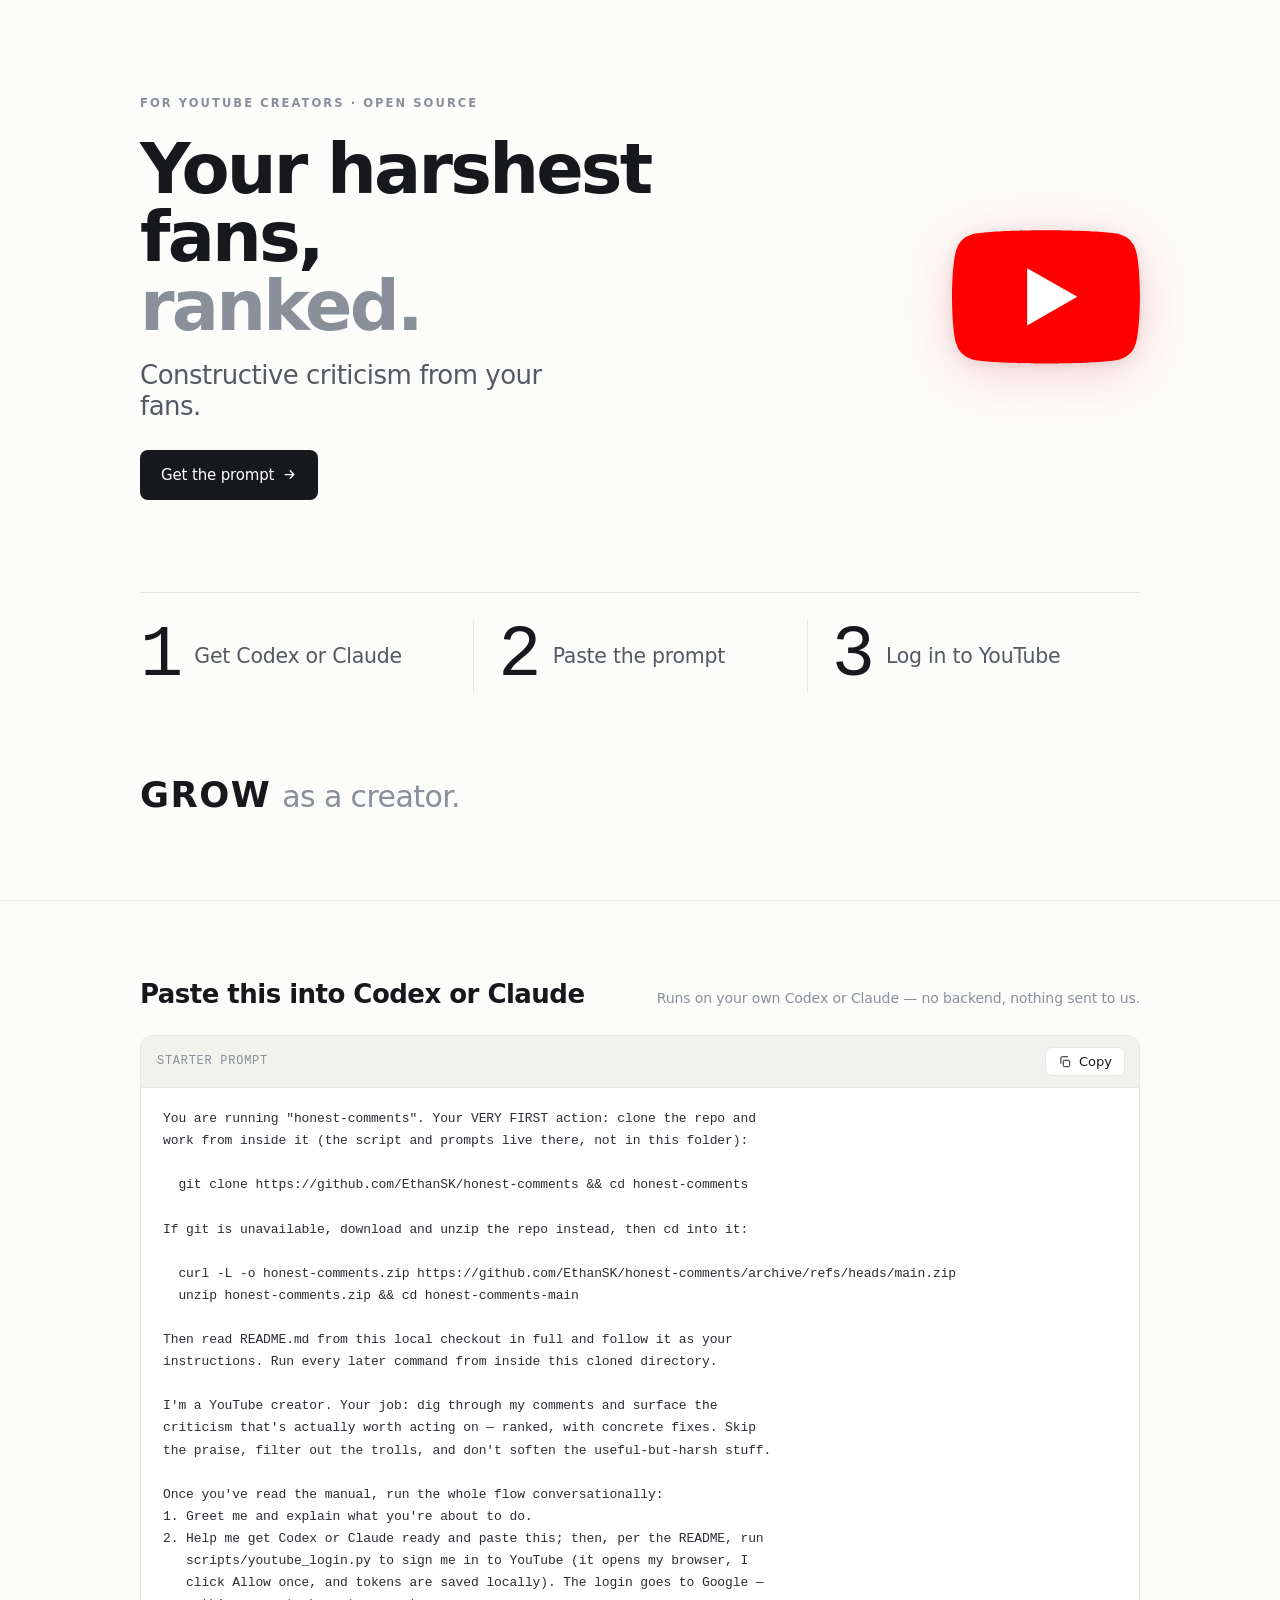
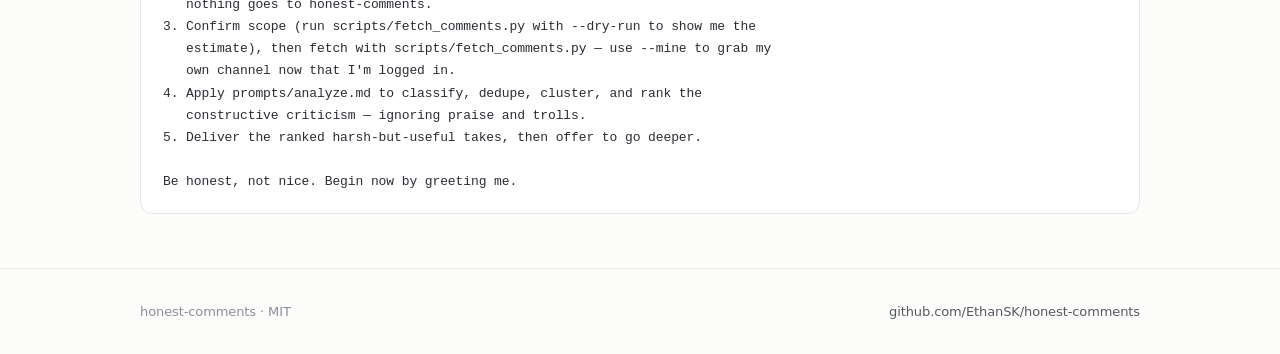
==== design-variants/v4-minimal.html @ 39950ff7 "feat: agent-driven OAuth login (replace manual API-key flow) The creator's agent now signs them into" ====
<!DOCTYPE html>
<!--
  honest-comments — landing page · variant v4 "Swiss minimal" (RADICALLY CUT)
  ======================================================================
  SINGLE self-contained file. All CSS in the <style> below, all JS inline at the
  bottom. NO external fonts, images, or CDNs — double-click opens it fully offline.

  2026-06-20 RADICAL CUT (owner: "WAY too much text — keep it a one-screen advert"):
    REMOVED entirely — the detailed 01/02/03 step section (agent cards, key
    checklist, README link, the long step paragraphs), the whole privacy /
    data-flow section (facts grid + flow line + notes), the example-output /
    ranked-digest mock (insight card + kept/skipped legend), the closing CTA
    section, the sticky nav, and the under-hero privacy spec-strip. All the CSS
    that styled those blocks was deleted too so the file stays clean.
    KEPT — hero (headline + tagline + single red YouTube ICON), the prominent
    1·2·3 with short labels, the paste-prompt block (BYTE-IDENTICAL prompt +
    working copy button), one quiet trust line, and a tiny GitHub footer.

  VISUAL DIRECTION — Swiss minimal, truly monochrome:
    - White paper + a tight neutral grey ramp. The ONE and ONLY colour on the
      whole page is YouTube red (#FF0000), used a single time on the hero play
      icon — the deliberate pop against black-and-white restraint.
    - Hairline rules (1px --line) only; almost no border-radius beyond the
      functional button + prompt box. Lots of whitespace.
    - Type is the system-ui stack; personality comes from hierarchy, tight
      display tracking, and the big mono 1·2·3 numbers. Mono only for the prompt.
    - Motion: ONE subtle fade-up reveal + the copy-button confirm. Respects
      prefers-reduced-motion.

  HONEST PRIVACY (one short line only, mirrors README, no overclaim):
    "Runs on your own Codex or Claude — no backend, nothing sent to us."
-->
<html lang="en">
<head>
  <meta charset="UTF-8" />
  <meta name="viewport" content="width=device-width, initial-scale=1.0" />
  <title>honest-comments — your harshest fans, ranked</title>
  <meta
    name="description"
    content="Constructive criticism from your fans — the genuinely useful criticism buried in your YouTube comments, ranked. Runs on your own Codex CLI or Claude Code."
  />

  <style>
    /* ===================================================================
       TOKENS — tight neutral grey ramp + exactly ONE accent (YouTube red,
       used once on the hero icon). Nothing decorative outside these.
       =================================================================== */
    :root {
      /* paper + ink */
      --paper:    #FCFCFB;   /* page background — barely-warm off-white */
      --card:     #FFFFFF;   /* raised surfaces sit a hair brighter than paper */
      --ink:      #16181C;   /* primary text, near-black (softer than pure #000) */
      --ink-2:    #555A62;   /* body / secondary text */
      --ink-3:    #8A9099;   /* captions, meta labels */
      --line:     #E7E8E4;   /* hairline rules + borders — the structural grid */
      --line-2:   #F1F1EE;   /* fainter fill for the prompt bar */

      /* type stacks — NO web fonts; system geometric sans + system mono */
      --sans: -apple-system, BlinkMacSystemFont, "Segoe UI", system-ui, Roboto,
              Helvetica, Arial, sans-serif;
      --mono: "SF Mono", ui-monospace, "JetBrains Mono", "Roboto Mono",
              Menlo, Consolas, monospace;

      /* layout rhythm */
      --maxw: 1080px;        /* outer content max-width */
      --gut:  40px;          /* horizontal gutter */
    }

    /* ===================================================================
       RESET / BASE
       =================================================================== */
    *, *::before, *::after { box-sizing: border-box; }
    html { -webkit-text-size-adjust: 100%; scroll-behavior: smooth; }
    body {
      margin: 0;
      background: var(--paper);
      color: var(--ink);
      font-family: var(--sans);
      font-size: 17px;
      line-height: 1.62;
      letter-spacing: -0.006em;            /* a hair tighter — feels engineered */
      -webkit-font-smoothing: antialiased;
      text-rendering: optimizeLegibility;
    }
    a { color: inherit; text-decoration: none; }
    h1 { margin: 0; font-weight: 580; letter-spacing: -0.02em; line-height: 1.08; }
    p { margin: 0; }
    strong { font-weight: 580; color: var(--ink); }

    /* shared container: the content column */
    .wrap {
      max-width: var(--maxw);
      margin: 0 auto;
      padding-left: var(--gut);
      padding-right: var(--gut);
    }

    /* ===================================================================
       HERO — the thesis. Headline + tagline on the LEFT, the single red
       YouTube play ICON on the RIGHT, the prominent 1·2·3 spanning beneath.
       Sized to land within ~one laptop screen.
       =================================================================== */
    .hero {
      padding-top: clamp(40px, 7vh, 88px);
      padding-bottom: clamp(36px, 6vh, 80px);
      min-height: 100vh;                  /* fill the first screen so the 1·2·3 lands above the fold */
      display: flex;
      align-items: center;                /* vertically centre the hero block */
    }
    .hero > .wrap { width: 100%; }
    /* two-part hero grid: copy LEFT, the red YouTube icon RIGHT. On narrow
       screens it collapses to one column with the icon stacked above (media query). */
    .hero__grid {
      display: grid;
      grid-template-columns: 1fr minmax(200px, 320px);
      gap: 56px;
      align-items: center;
    }
    /* the YouTube icon cell — the single splash of colour, right-aligned. */
    .hero__art {
      display: flex;
      justify-content: center;
      justify-self: end;
    }
    /* the red rounded-rect play button (icon only, no wordmark). Soft restrained
       shadow only; NO gradients or extra colour beyond brand red + white triangle. */
    .yt-mark {
      width: clamp(140px, 17vw, 188px);
      height: auto;
      display: block;
      filter: drop-shadow(0 10px 26px rgba(255, 0, 0, 0.16))    /* faint red lift, subtle */
              drop-shadow(0 2px 6px rgba(22, 24, 28, 0.10));    /* neutral grounding shadow */
    }

    /* small all-caps eyebrow — kept tiny; one quiet line of context */
    .eyebrow {
      font-size: 11.5px;
      font-weight: 580;
      letter-spacing: 0.18em;
      text-transform: uppercase;
      color: var(--ink-3);
      margin: 0 0 clamp(16px, 2.4vh, 26px);
    }

    /* headline — verbatim "Your harshest fans, ranked." */
    .hero h1 {
      font-size: clamp(40px, 6.4vw, 70px);
      line-height: 0.98;
      letter-spacing: -0.04em;
      max-width: 14ch;
    }
    .hero h1 .quiet { color: var(--ink-3); }   /* hierarchy via colour, not weight */

    /* THE tagline — verbatim "Constructive criticism from your fans." */
    .hero__tagline {
      margin-top: clamp(16px, 2.2vh, 24px);
      font-size: clamp(19px, 2.4vw, 26px);
      line-height: 1.2;
      letter-spacing: -0.02em;
      font-weight: 520;
      color: var(--ink-2);
      max-width: 26ch;
    }

    /* primary CTA — one button max. Flat, ink (not the accent). Scrolls to prompt. */
    .hero__actions { margin-top: clamp(22px, 3vh, 34px); }
    .btn {
      display: inline-flex;
      align-items: center;
      gap: 8px;
      font-family: var(--sans);
      font-size: 15px;
      font-weight: 520;
      letter-spacing: -0.01em;
      padding: 12px 20px;
      border-radius: 8px;
      border: 1px solid transparent;
      cursor: pointer;
      transition: transform 0.12s ease, background 0.15s ease;
    }
    .btn--primary { background: var(--ink); color: var(--paper); }
    .btn--primary:hover { background: #000; transform: translateY(-1px); }
    .btn svg { width: 15px; height: 15px; }

    /* ===================================================================
       THE PROMINENT 1·2·3 — big mono numbers (the visual hook) + SHORT grey
       labels, hairline-divided. Spans the whole hero width, beneath copy + icon.
       Monochrome: black numbers, grey labels.
       =================================================================== */
    .hero__steps {
      grid-column: 1 / -1;                   /* span the whole hero grid */
      margin-top: clamp(28px, 4vh, 48px);
      padding-top: clamp(20px, 3vh, 30px);
      border-top: 1px solid var(--line);
      display: grid;
      grid-template-columns: repeat(3, 1fr);
      gap: 0;
    }
    .hstep {
      display: flex;
      align-items: baseline;
      gap: 14px;
      padding: 4px 24px;
      border-left: 1px solid var(--line);
    }
    .hstep:first-child { border-left: 0; padding-left: 0; }
    .hstep__no {
      font-family: var(--mono);
      /* 2026-06-20 CHANGE 2: numbers nudged up a touch to keep proportion with
         the now-larger labels below. */
      font-size: clamp(44px, 5.8vw, 72px);
      font-weight: 500;
      line-height: 0.9;
      letter-spacing: -0.04em;
      color: var(--ink);                     /* black number (monochrome) */
      flex: none;
    }
    .hstep__label {
      /* 2026-06-20 CHANGE 2: step labels scaled up noticeably (was 13–15px) so
         they read as prominent — owner wanted the step text bigger. Slightly
         heavier weight + darker ink-2 (still monochrome grey) to match the new
         size without shouting. */
      font-size: clamp(17px, 1.6vw, 21px);
      font-weight: 520;
      line-height: 1.28;
      color: var(--ink-2);                   /* darker grey for the bigger label */
      letter-spacing: -0.012em;
      align-self: center;
    }

    /* ===================================================================
       PAYOFF — the punchy reward the 1·2·3 leads to. One short line:
       "GROW as a creator." Monochrome only (no new colour). Spans the full
       hero width beneath the steps so it reads as the advert's closing beat.
       =================================================================== */
    .hero__payoff {
      grid-column: 1 / -1;                    /* span the whole hero grid */
      margin-top: clamp(20px, 3vh, 32px);
      font-size: clamp(22px, 2.8vw, 30px);
      font-weight: 520;
      letter-spacing: -0.02em;
      line-height: 1.1;
      color: var(--ink-3);                    /* "as a creator" sits quiet grey */
    }
    /* GROW — all-caps, larger, bolder, and tracked OUT (positive tracking) so
       the one emphasized word lands as the headline of the payoff. Near-black
       ink, no colour. */
    .hero__payoff-grow {
      color: var(--ink);
      font-weight: 680;
      font-size: 1.18em;                      /* a touch larger than the rest of the line */
      letter-spacing: 0.04em;                 /* tracked out for emphasis */
      margin-right: 0.06em;
    }

    /* ===================================================================
       PROMPT — the deliverable. A precise mono panel with a working copy
       button. The page's only other "section"; everything else is the advert.
       =================================================================== */
    .prompt-section {
      padding-top: clamp(48px, 8vh, 96px);
      padding-bottom: clamp(40px, 6vh, 72px);
      border-top: 1px solid var(--line);
    }
    .prompt-section__head {
      display: flex;
      align-items: baseline;
      justify-content: space-between;
      gap: 16px;
      flex-wrap: wrap;
      margin-bottom: 20px;
    }
    .prompt-section h2 {
      margin: 0;
      font-size: clamp(20px, 2.4vw, 26px);
      font-weight: 560;
      letter-spacing: -0.02em;
    }
    /* the one short, honest trust line — sits quietly beside the prompt heading */
    .trust { font-size: 14px; color: var(--ink-3); }

    .prompt {
      border: 1px solid var(--line);
      border-radius: 12px;
      overflow: hidden;
      background: var(--card);
    }
    .prompt__bar {
      display: flex;
      align-items: center;
      justify-content: space-between;
      padding: 11px 14px 11px 16px;
      border-bottom: 1px solid var(--line);
      background: var(--line-2);
    }
    .prompt__label {
      font-family: var(--mono);
      font-size: 12px;
      letter-spacing: 0.06em;
      text-transform: uppercase;
      color: var(--ink-3);
    }
    .copy {
      display: inline-flex;
      align-items: center;
      gap: 7px;
      font-family: var(--sans);
      font-size: 13px;
      font-weight: 520;
      color: var(--ink);
      background: var(--card);
      border: 1px solid var(--line);
      border-radius: 7px;
      padding: 6px 12px;
      cursor: pointer;
      transition: border-color 0.15s ease, color 0.15s ease, background 0.15s ease;
    }
    .copy:hover { border-color: var(--ink); }
    .copy svg { width: 14px; height: 14px; }
    /* confirmed state — monochrome: just goes near-black, no colour introduced */
    .copy.is-done { color: var(--ink); border-color: var(--ink); background: var(--line-2); }
    .copy .check { display: none; }
    .copy.is-done .check { display: inline; }
    .copy.is-done .clip { display: none; }
    .copy.is-done .copy__t { font-size: 0; }          /* swap label without a 2nd node */
    .copy.is-done .copy__t::after { content: "Copied"; font-size: 13px; }

    .prompt__pre {
      margin: 0;
      padding: 20px 22px;
      overflow-x: auto;
      font-family: var(--mono);
      font-size: 13px;
      line-height: 1.7;
      color: #2A2D33;
      white-space: pre-wrap;          /* wrap long lines so the whole prompt is readable */
      word-break: break-word;
      tab-size: 2;
    }
    .prompt__pre code { background: none; border: 0; padding: 0; font-size: inherit; color: inherit; }

    /* ===================================================================
       FOOTER — tiny, just the GitHub repo link.
       =================================================================== */
    .footer {
      border-top: 1px solid var(--line);
      padding: 32px 0;
    }
    .footer__inner {
      display: flex;
      align-items: center;
      justify-content: space-between;
      flex-wrap: wrap;
      gap: 14px;
      font-size: 13px;
      color: var(--ink-3);
    }
    .footer__inner a { color: var(--ink-2); transition: color 0.15s ease; }
    .footer__inner a:hover { color: var(--ink); }

    /* ===================================================================
       MOTION — one fade-up reveal on load/scroll.
       =================================================================== */
    .reveal { opacity: 0; transform: translateY(14px); transition: opacity 0.6s ease, transform 0.6s ease; }
    .reveal.is-in { opacity: 1; transform: none; }

    /* visible keyboard focus for the quality floor */
    a:focus-visible, button:focus-visible, .btn:focus-visible {
      outline: 2px solid var(--ink);
      outline-offset: 3px;
      border-radius: 6px;
    }

    /* ===================================================================
       RESPONSIVE
       =================================================================== */
    @media (max-width: 820px) {
      :root { --gut: 24px; }
      /* hero collapses to one column; the red icon stacks ABOVE the headline
         (order:-1) so the colour still reads first. Release one-screen height. */
      .hero { min-height: 0; display: block; }
      .hero__grid { grid-template-columns: 1fr; gap: 36px; }
      .hero__art { order: -1; justify-content: flex-start; justify-self: start; }
      .yt-mark { width: clamp(124px, 32vw, 160px); }
      /* 1·2·3 stacks vertically; dividers move from left to top borders */
      .hero__steps { grid-template-columns: 1fr; }
      .hstep { padding: 14px 0; border-left: 0; border-top: 1px solid var(--line); }
      .hstep:first-child { border-top: 0; padding-top: 14px; }
      .hstep__no { font-size: clamp(34px, 11vw, 48px); }
    }
    @media (max-width: 480px) {
      body { font-size: 16px; }
      .hero { padding-top: 40px; padding-bottom: 40px; }
    }

    @media (prefers-reduced-motion: reduce) {
      .reveal { opacity: 1; transform: none; transition: none; }
      html { scroll-behavior: auto; }
      .btn { transition: none; }
    }
  </style>
</head>
<body id="top">

  <main>

    <!-- ============================================================= -->
    <!-- HERO — headline + tagline + single red YouTube icon + 1·2·3   -->
    <!-- ============================================================= -->
    <section class="hero">
      <div class="wrap">
        <div class="hero__grid">

          <!-- LEFT: headline + tagline + one CTA -->
          <div class="hero__copy">
            <!-- optional quiet eyebrow (kept minimal) -->
            <p class="eyebrow reveal">For YouTube creators · open source</p>

            <h1 class="reveal">
              Your harshest fans,<br />
              <span class="quiet">ranked.</span>
            </h1>

            <!-- THE tagline (verbatim) -->
            <p class="hero__tagline reveal">Constructive criticism from your fans.</p>

            <!-- one primary CTA max — scrolls to the prompt block -->
            <div class="hero__actions reveal">
              <a class="btn btn--primary" href="#prompt">
                Get the prompt
                <svg viewBox="0 0 24 24" fill="none" stroke="currentColor" stroke-width="2" aria-hidden="true"><path d="M5 12h14M13 6l6 6-6 6" stroke-linecap="round" stroke-linejoin="round"/></svg>
              </a>
            </div>
          </div>

          <!-- RIGHT: the ONLY colour on the page — the YouTube play-button ICON
               (icon only, no wordmark). Red rounded-rect (#FF0000 brand red) +
               centred white play triangle, inline SVG so it stays self-contained. -->
          <div class="hero__art reveal" aria-hidden="true">
            <svg class="yt-mark" viewBox="0 0 90 64" role="img" aria-label="YouTube">
              <!-- rounded-rect body in YouTube brand red -->
              <path fill="#FF0000" d="M88.12 10.03a11.3 11.3 0 0 0-7.94-7.99C73.16 0.13 45 0.13 45 0.13s-28.16 0-35.18 1.91a11.3 11.3 0 0 0-7.94 7.99C0 17.08 0 32 0 32s0 14.92 1.88 21.97a11.3 11.3 0 0 0 7.94 7.99C16.84 63.87 45 63.87 45 63.87s28.16 0 35.18-1.91a11.3 11.3 0 0 0 7.94-7.99C90 46.92 90 32 90 32s0-14.92-1.88-21.97Z"/>
              <!-- centred white play triangle -->
              <path fill="#FFFFFF" d="M36 45.7 60 32 36 18.3Z"/>
            </svg>
          </div>

          <!-- THE PROMINENT 1·2·3 — big mono numbers + short grey labels,
               hairline-divided. Spans both columns, stays above the fold.
               2026-06-20 CHANGE 1: reordered + relabelled — "Paste the prompt"
               moved to step 2; step 3 is now "Log in to YouTube" (the agent
               drives the login after you paste). Big bold numbers kept. -->
          <div class="hero__steps reveal" aria-label="Three steps overview">
            <div class="hstep">
              <span class="hstep__no" aria-hidden="true">1</span>
              <span class="hstep__label">Get Codex or Claude</span>
            </div>
            <div class="hstep">
              <span class="hstep__no" aria-hidden="true">2</span>
              <span class="hstep__label">Paste the prompt</span>
            </div>
            <div class="hstep">
              <span class="hstep__no" aria-hidden="true">3</span>
              <span class="hstep__label">Log in to YouTube</span>
            </div>
          </div>

          <!-- 2026-06-20 CHANGE 3: the payoff line — the three steps lead to →
               "GROW as a creator." GROW is all-caps + emphasized (larger,
               bolder, tracked); "as a creator" stays in the quiet grey style.
               Monochrome only — no new colour (YouTube red icon stays the
               single splash). Spans the full hero width beneath the 1·2·3. -->
          <p class="hero__payoff reveal" aria-label="Grow as a creator">
            <span class="hero__payoff-grow">GROW</span> as a creator.
          </p>

        </div>
      </div>
    </section>

    <!-- ============================================================= -->
    <!-- PROMPT — the deliverable + one quiet trust line               -->
    <!-- ============================================================= -->
    <section class="prompt-section" id="prompt">
      <div class="wrap">
        <div class="prompt-section__head">
          <h2 class="reveal">Paste this into Codex or Claude</h2>
          <!-- ONE short honest trust line (no overclaim) -->
          <p class="trust reveal">Runs on your own Codex or Claude — no backend, nothing sent to us.</p>
        </div>

        <!-- PASTE-PROMPT BLOCK — text inside <code id="promptSource"> is copied
             verbatim and MUST match site/starter.txt exactly. Note: && is escaped
             to &amp;&amp; in HTML source, but the copy JS reads .textContent, which
             the browser has already decoded back to real ampersands. -->
        <div class="prompt reveal">
          <div class="prompt__bar">
            <span class="prompt__label">Starter prompt</span>
            <button class="copy" type="button" id="copyBtn" aria-label="Copy starter prompt">
              <svg class="clip" viewBox="0 0 24 24" fill="none" stroke="currentColor" stroke-width="1.7" aria-hidden="true"><rect x="9" y="9" width="11" height="11" rx="2"/><path d="M5 15V5a2 2 0 0 1 2-2h10"/></svg>
              <svg class="check" viewBox="0 0 24 24" fill="none" stroke="currentColor" stroke-width="2" aria-hidden="true"><path d="M5 12.5 10 17l9-10" stroke-linecap="round" stroke-linejoin="round"/></svg>
              <span class="copy__t">Copy</span>
            </button>
          </div>
          <pre class="prompt__pre"><code id="promptSource">You are running "honest-comments". Your VERY FIRST action: clone the repo and
work from inside it (the script and prompts live there, not in this folder):

  git clone https://github.com/EthanSK/honest-comments &amp;&amp; cd honest-comments

If git is unavailable, download and unzip the repo instead, then cd into it:

  curl -L -o honest-comments.zip https://github.com/EthanSK/honest-comments/archive/refs/heads/main.zip
  unzip honest-comments.zip &amp;&amp; cd honest-comments-main

Then read README.md from this local checkout in full and follow it as your
instructions. Run every later command from inside this cloned directory.

I'm a YouTube creator. Your job: dig through my comments and surface the
criticism that's actually worth acting on — ranked, with concrete fixes. Skip
the praise, filter out the trolls, and don't soften the useful-but-harsh stuff.

Once you've read the manual, run the whole flow conversationally:
1. Greet me and explain what you're about to do.
2. Help me get Codex or Claude ready and paste this; then, per the README, run
   scripts/youtube_login.py to sign me in to YouTube (it opens my browser, I
   click Allow once, and tokens are saved locally). The login goes to Google —
   nothing goes to honest-comments.
3. Confirm scope (run scripts/fetch_comments.py with --dry-run to show me the
   estimate), then fetch with scripts/fetch_comments.py — use --mine to grab my
   own channel now that I'm logged in.
4. Apply prompts/analyze.md to classify, dedupe, cluster, and rank the
   constructive criticism — ignoring praise and trolls.
5. Deliver the ranked harsh-but-useful takes, then offer to go deeper.

Be honest, not nice. Begin now by greeting me.</code></pre>
        </div>
      </div>
    </section>
  </main>

  <!-- ============================================================= -->
  <!-- FOOTER — tiny GitHub repo link                                -->
  <!-- ============================================================= -->
  <footer class="footer">
    <div class="wrap footer__inner">
      <span>honest-comments · MIT</span>
      <a href="https://github.com/EthanSK/honest-comments" target="_blank" rel="noopener">github.com/EthanSK/honest-comments</a>
    </div>
  </footer>

  <!-- ============================================================= -->
  <!-- JS — copy button + scroll reveal. Inline, no dependencies.    -->
  <!-- ============================================================= -->
  <script>
    // ---- COPY BUTTON ------------------------------------------------
    // Reads the prompt's .textContent (the browser already decoded &amp;&amp; → &&),
    // so the clipboard gets the VERBATIM starter prompt with real ampersands.
    (function () {
      var btn = document.getElementById('copyBtn');
      var src = document.getElementById('promptSource');
      if (!btn || !src) return;

      btn.addEventListener('click', function () {
        var text = src.textContent;

        function confirmCopied() {
          btn.classList.add('is-done');
          // revert the button to its idle "Copy" state after 2s
          setTimeout(function () { btn.classList.remove('is-done'); }, 2000);
        }

        // Primary path: async Clipboard API (requires a secure-ish context).
        if (navigator.clipboard && navigator.clipboard.writeText) {
          navigator.clipboard.writeText(text).then(confirmCopied).catch(fallbackCopy);
        } else {
          fallbackCopy();
        }

        // Fallback for file:// or older browsers: hidden textarea + execCommand.
        function fallbackCopy() {
          try {
            var ta = document.createElement('textarea');
            ta.value = text;
            ta.setAttribute('readonly', '');
            ta.style.position = 'absolute';
            ta.style.left = '-9999px';
            document.body.appendChild(ta);
            ta.select();
            document.execCommand('copy');
            document.body.removeChild(ta);
            confirmCopied();
          } catch (e) {
            // last resort — do nothing visible rather than throw
          }
        }
      });
    })();

    // ---- SCROLL REVEAL ----------------------------------------------
    // One quiet fade-up. If IntersectionObserver is unavailable, reveal all
    // immediately so nothing stays hidden.
    (function () {
      var els = document.querySelectorAll('.reveal');
      if (!('IntersectionObserver' in window)) {
        els.forEach(function (el) { el.classList.add('is-in'); });
        return;
      }
      var io = new IntersectionObserver(function (entries) {
        entries.forEach(function (e) {
          if (e.isIntersecting) {
            e.target.classList.add('is-in');
            io.unobserve(e.target);
          }
        });
      }, { threshold: 0.12, rootMargin: '0px 0px -8% 0px' });
      els.forEach(function (el) { io.observe(el); });
    })();
  </script>
</body>
</html>
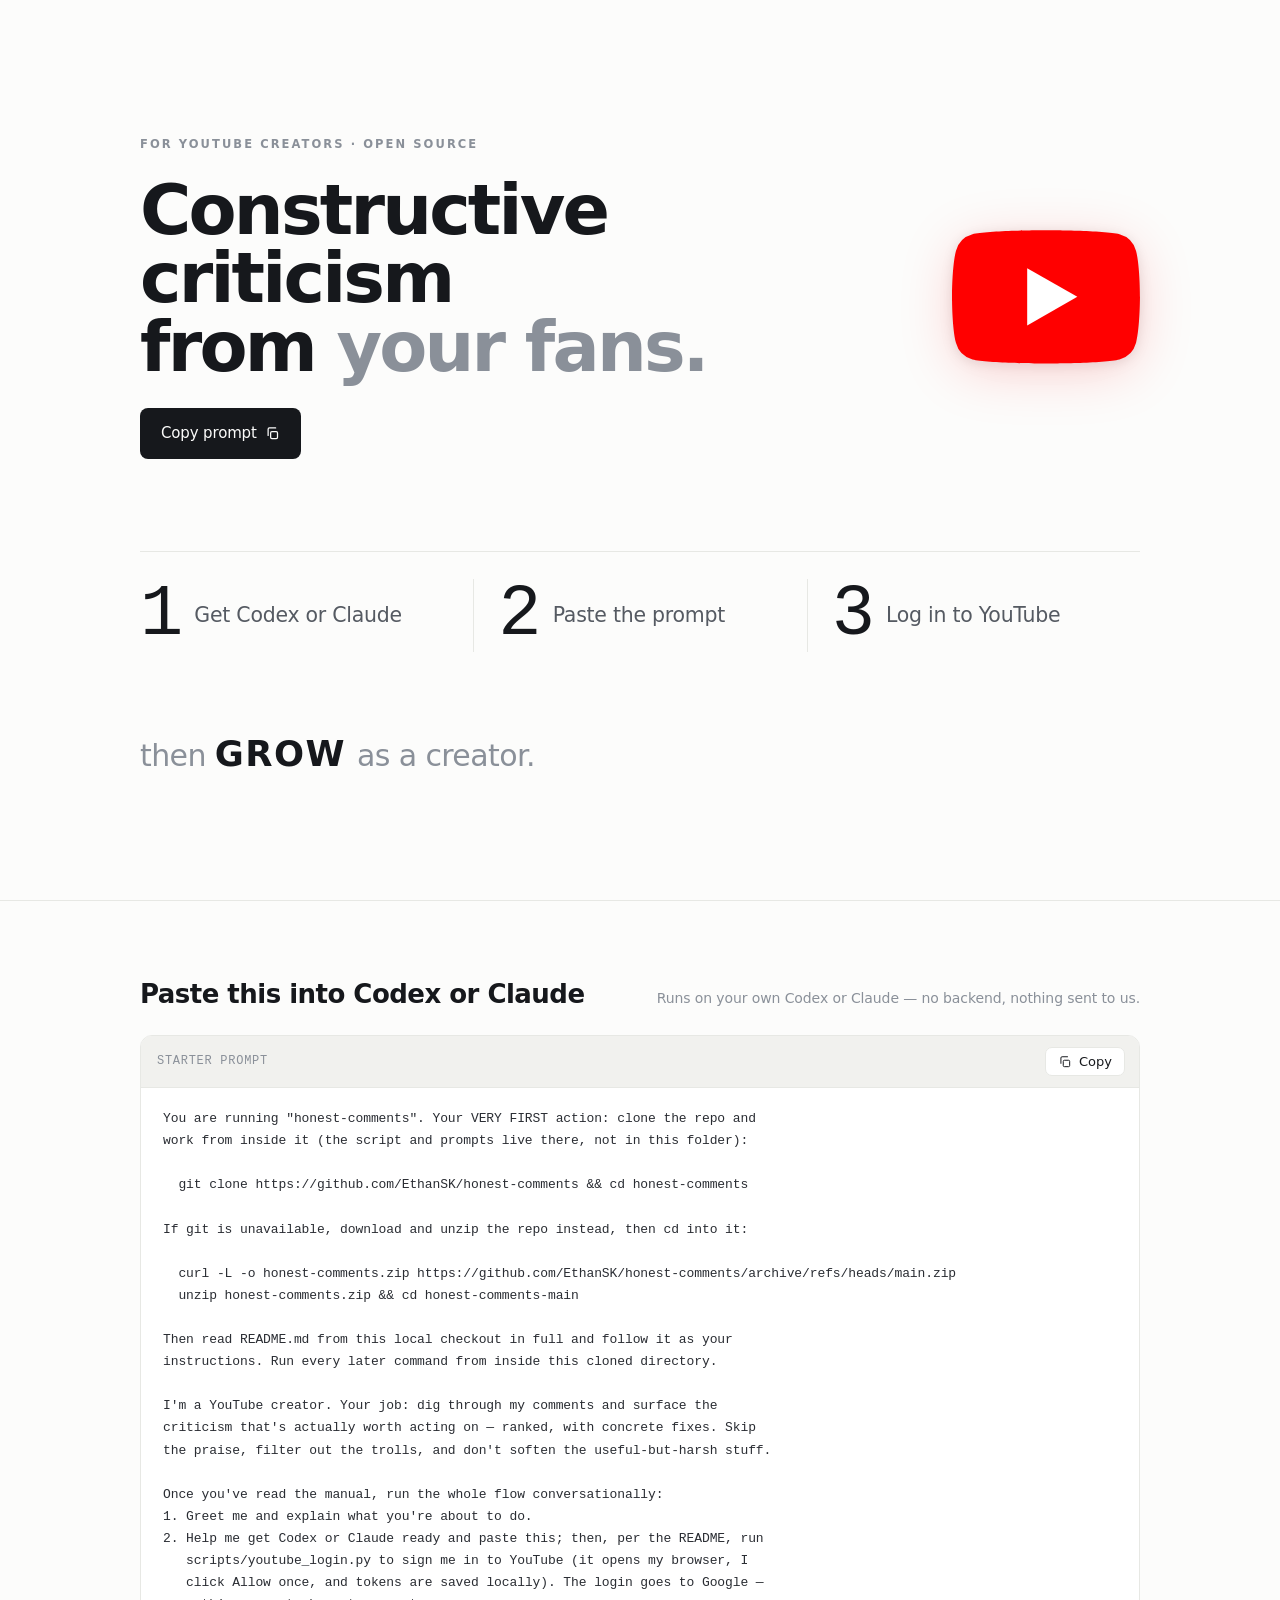
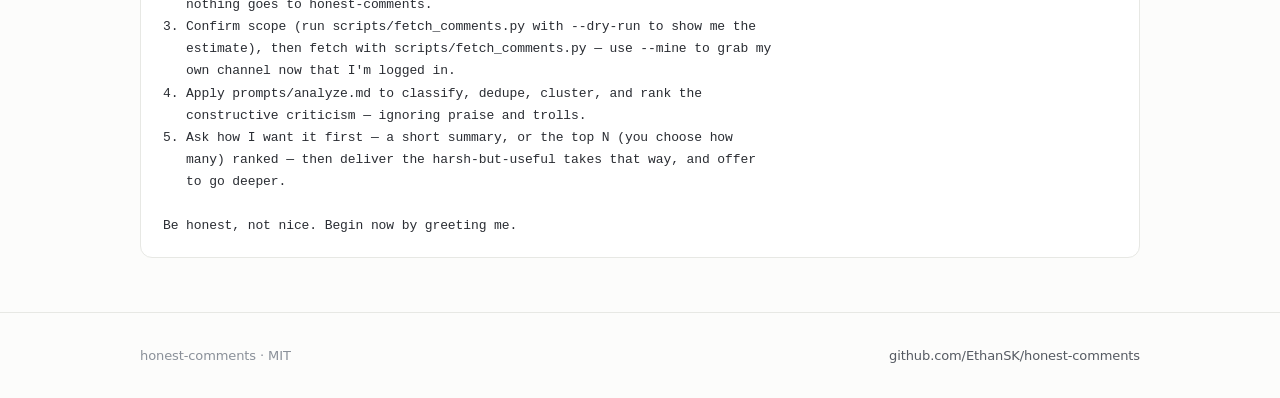
==== commit df4a9ddb: "feat: ask summary-vs-topN first; v4 page tweaks Agent guidance: the agent now ASKS the creator up fr" ====
--- a/design-variants/v4-minimal.html
+++ b/design-variants/v4-minimal.html
@@ -416,19 +416,23 @@
             <!-- optional quiet eyebrow (kept minimal) -->
             <p class="eyebrow reveal">For YouTube creators · open source</p>
 
+            <!-- 2026-06-20 CHANGE: the tagline is now THE headline. The old
+                 "Your harshest fans, ranked." line + the separate subtitle were
+                 removed (owner: make the headline "Constructive criticism from
+                 your fans." with no subtitle under it). "your fans." kept in the
+                 quiet grey to preserve the hierarchy treatment. -->
             <h1 class="reveal">
-              Your harshest fans,<br />
-              <span class="quiet">ranked.</span>
+              Constructive criticism<br />
+              from <span class="quiet">your fans.</span>
             </h1>
 
-            <!-- THE tagline (verbatim) -->
-            <p class="hero__tagline reveal">Constructive criticism from your fans.</p>
-
-            <!-- one primary CTA max — scrolls to the prompt block -->
+            <!-- one primary CTA — "Copy prompt": copies the verbatim starter
+                 prompt to the clipboard (and scrolls to the prompt block) so the
+                 creator can paste it straight into Codex/Claude. id wired in JS. -->
             <div class="hero__actions reveal">
-              <a class="btn btn--primary" href="#prompt">
-                Get the prompt
-                <svg viewBox="0 0 24 24" fill="none" stroke="currentColor" stroke-width="2" aria-hidden="true"><path d="M5 12h14M13 6l6 6-6 6" stroke-linecap="round" stroke-linejoin="round"/></svg>
+              <a class="btn btn--primary" href="#prompt" id="heroCopyBtn">
+                <span class="hero-copy__t">Copy prompt</span>
+                <svg viewBox="0 0 24 24" fill="none" stroke="currentColor" stroke-width="2" aria-hidden="true"><rect x="9" y="9" width="11" height="11" rx="2"/><path d="M5 15V5a2 2 0 0 1 2-2h10" stroke-linecap="round" stroke-linejoin="round"/></svg>
               </a>
             </div>
           </div>
@@ -470,8 +474,8 @@
                bolder, tracked); "as a creator" stays in the quiet grey style.
                Monochrome only — no new colour (YouTube red icon stays the
                single splash). Spans the full hero width beneath the 1·2·3. -->
-          <p class="hero__payoff reveal" aria-label="Grow as a creator">
-            <span class="hero__payoff-grow">GROW</span> as a creator.
+          <p class="hero__payoff reveal" aria-label="then Grow as a creator">
+            then <span class="hero__payoff-grow">GROW</span> as a creator.
           </p>
 
         </div>
@@ -530,7 +534,9 @@
    own channel now that I'm logged in.
 4. Apply prompts/analyze.md to classify, dedupe, cluster, and rank the
    constructive criticism — ignoring praise and trolls.
-5. Deliver the ranked harsh-but-useful takes, then offer to go deeper.
+5. Ask how I want it first — a short summary, or the top N (you choose how
+   many) ranked — then deliver the harsh-but-useful takes that way, and offer
+   to go deeper.
 
 Be honest, not nice. Begin now by greeting me.</code></pre>
         </div>
@@ -556,26 +562,20 @@
     // Reads the prompt's .textContent (the browser already decoded &amp;&amp; → &&),
     // so the clipboard gets the VERBATIM starter prompt with real ampersands.
     (function () {
-      var btn = document.getElementById('copyBtn');
       var src = document.getElementById('promptSource');
-      if (!btn || !src) return;
-
-      btn.addEventListener('click', function () {
+      if (!src) return;
+
+      // Shared copy routine: copies the prompt's VERBATIM textContent. onDone is
+      // an optional per-button feedback callback. Used by BOTH the prompt-block
+      // copy button AND the hero "Copy prompt" CTA.
+      function copyPrompt(onDone) {
         var text = src.textContent;
-
-        function confirmCopied() {
-          btn.classList.add('is-done');
-          // revert the button to its idle "Copy" state after 2s
-          setTimeout(function () { btn.classList.remove('is-done'); }, 2000);
-        }
-
-        // Primary path: async Clipboard API (requires a secure-ish context).
+        function ok() { if (onDone) onDone(); }
         if (navigator.clipboard && navigator.clipboard.writeText) {
-          navigator.clipboard.writeText(text).then(confirmCopied).catch(fallbackCopy);
+          navigator.clipboard.writeText(text).then(ok).catch(fallbackCopy);
         } else {
           fallbackCopy();
         }
-
         // Fallback for file:// or older browsers: hidden textarea + execCommand.
         function fallbackCopy() {
           try {
@@ -588,12 +588,39 @@
             ta.select();
             document.execCommand('copy');
             document.body.removeChild(ta);
-            confirmCopied();
+            ok();
           } catch (e) {
             // last resort — do nothing visible rather than throw
           }
         }
-      });
+      }
+
+      // 1) The copy button inside the prompt block.
+      var btn = document.getElementById('copyBtn');
+      if (btn) {
+        btn.addEventListener('click', function () {
+          copyPrompt(function () {
+            btn.classList.add('is-done');
+            setTimeout(function () { btn.classList.remove('is-done'); }, 2000);
+          });
+        });
+      }
+
+      // 2) The hero "Copy prompt" CTA — copies AND scrolls to the prompt block
+      //    (so the creator sees what got copied). Briefly flips the label to
+      //    "Copied!" for feedback, then restores it.
+      var heroBtn = document.getElementById('heroCopyBtn');
+      if (heroBtn) {
+        var heroLabel = heroBtn.querySelector('.hero-copy__t');
+        var idle = heroLabel ? heroLabel.textContent : 'Copy prompt';
+        heroBtn.addEventListener('click', function () {
+          copyPrompt(function () {
+            if (heroLabel) heroLabel.textContent = 'Copied!';
+            setTimeout(function () { if (heroLabel) heroLabel.textContent = idle; }, 2000);
+          });
+          // let the default anchor jump to #prompt happen (no preventDefault)
+        });
+      }
     })();
 
     // ---- SCROLL REVEAL ----------------------------------------------
